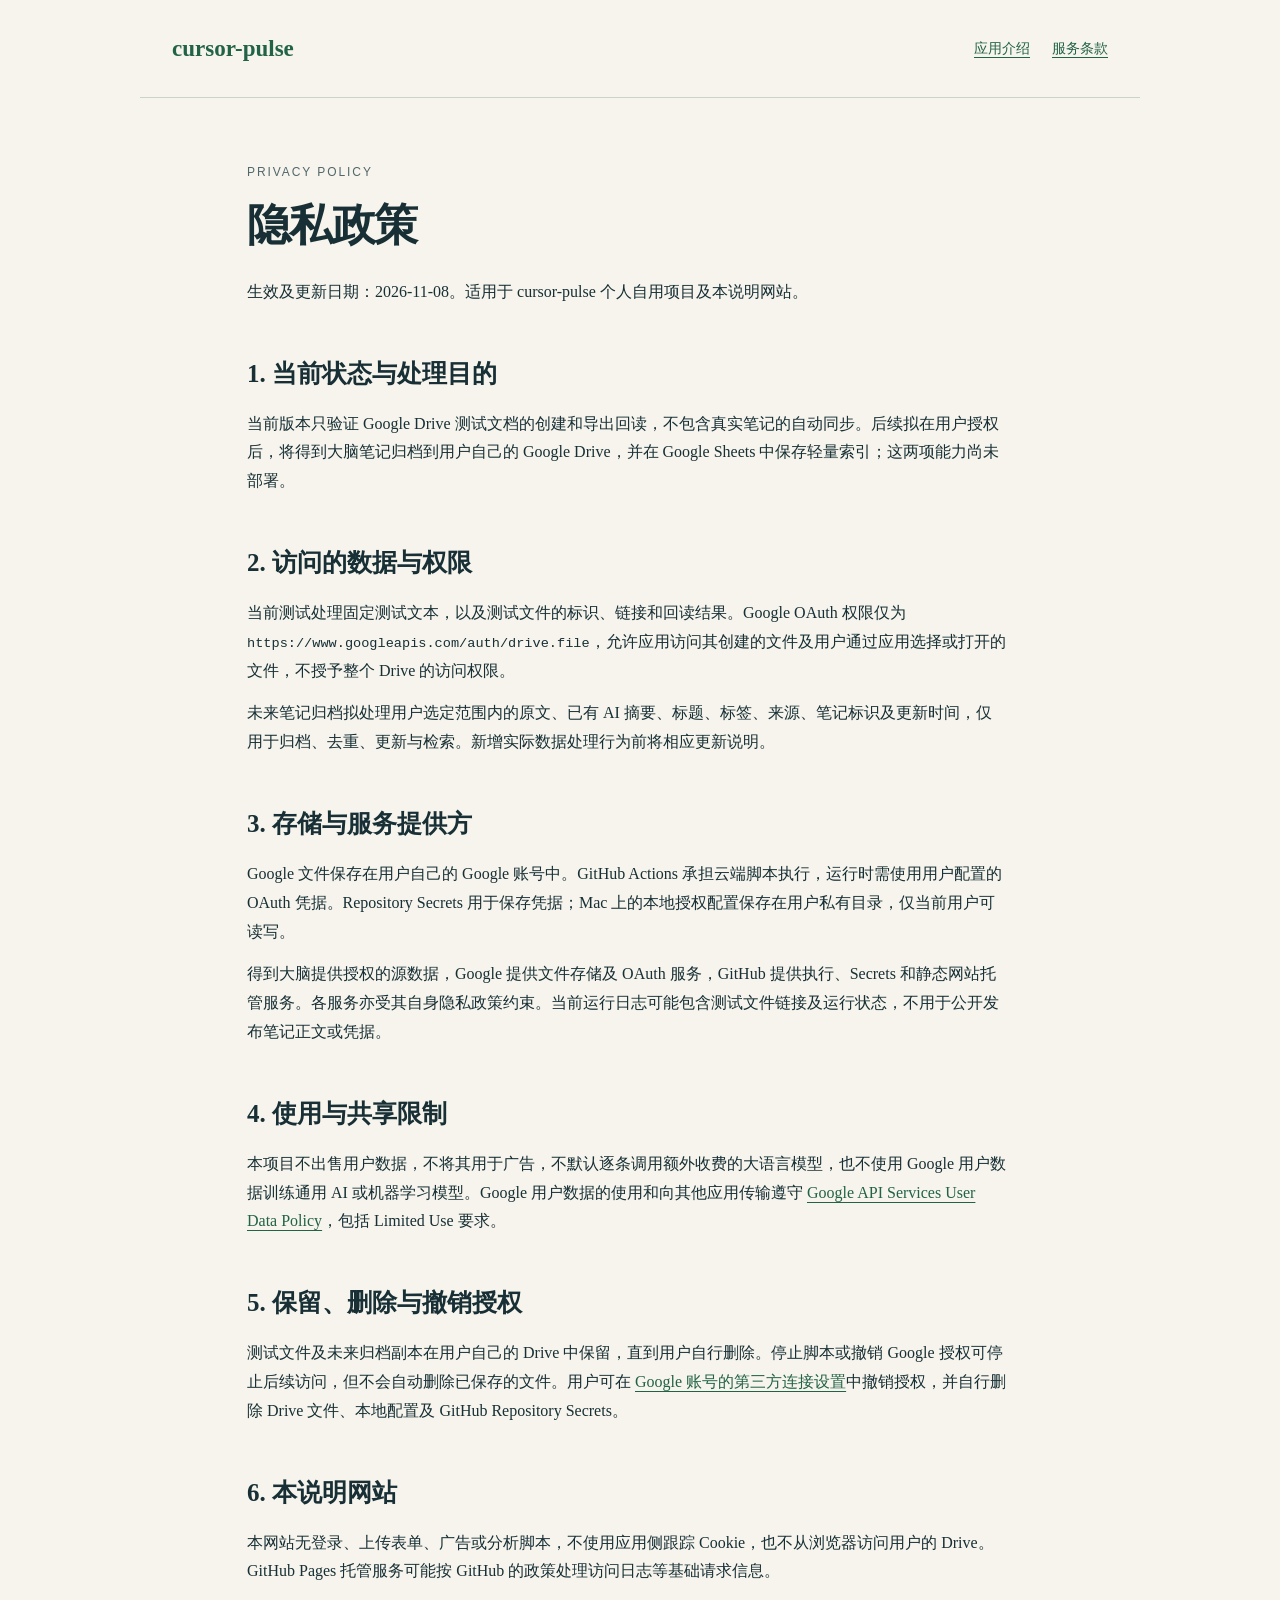
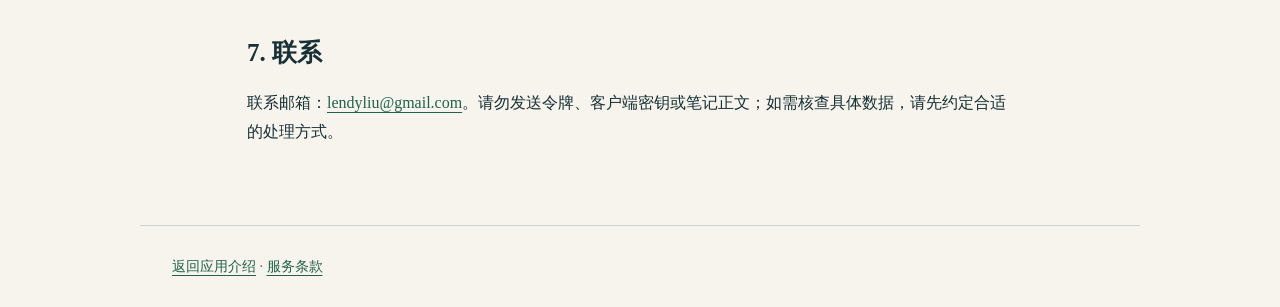
==== privacy.html @ 765155d9 "Publish personal-use application information and privacy pages" ====
<!doctype html>
<html lang="zh-CN"><head><meta charset="utf-8"><meta name="viewport" content="width=device-width,initial-scale=1"><title>隐私政策 · cursor-pulse</title><link rel="stylesheet" href="style.css"></head><body>
<header><a href="./">cursor-pulse</a><nav aria-label="主导航"><a href="./">应用介绍</a><a href="terms.html">服务条款</a></nav></header>
<main class="prose"><div class="eyebrow">Privacy policy</div><h1>隐私政策</h1><p>生效及更新日期：2026-11-08。适用于 cursor-pulse 个人自用项目及本说明网站。</p>
<h2>1. 当前状态与处理目的</h2><p>当前版本只验证 Google Drive 测试文档的创建和导出回读，不包含真实笔记的自动同步。后续拟在用户授权后，将得到大脑笔记归档到用户自己的 Google Drive，并在 Google Sheets 中保存轻量索引；这两项能力尚未部署。</p>
<h2>2. 访问的数据与权限</h2><p>当前测试处理固定测试文本，以及测试文件的标识、链接和回读结果。Google OAuth 权限仅为 <code>https://www.googleapis.com/auth/drive.file</code>，允许应用访问其创建的文件及用户通过应用选择或打开的文件，不授予整个 Drive 的访问权限。</p><p>未来笔记归档拟处理用户选定范围内的原文、已有 AI 摘要、标题、标签、来源、笔记标识及更新时间，仅用于归档、去重、更新与检索。新增实际数据处理行为前将相应更新说明。</p>
<h2>3. 存储与服务提供方</h2><p>Google 文件保存在用户自己的 Google 账号中。GitHub Actions 承担云端脚本执行，运行时需使用用户配置的 OAuth 凭据。Repository Secrets 用于保存凭据；Mac 上的本地授权配置保存在用户私有目录，仅当前用户可读写。</p><p>得到大脑提供授权的源数据，Google 提供文件存储及 OAuth 服务，GitHub 提供执行、Secrets 和静态网站托管服务。各服务亦受其自身隐私政策约束。当前运行日志可能包含测试文件链接及运行状态，不用于公开发布笔记正文或凭据。</p>
<h2>4. 使用与共享限制</h2><p>本项目不出售用户数据，不将其用于广告，不默认逐条调用额外收费的大语言模型，也不使用 Google 用户数据训练通用 AI 或机器学习模型。Google 用户数据的使用和向其他应用传输遵守 <a href="https://developers.google.com/terms/api-services-user-data-policy">Google API Services User Data Policy</a>，包括 Limited Use 要求。</p>
<h2>5. 保留、删除与撤销授权</h2><p>测试文件及未来归档副本在用户自己的 Drive 中保留，直到用户自行删除。停止脚本或撤销 Google 授权可停止后续访问，但不会自动删除已保存的文件。用户可在 <a href="https://myaccount.google.com/connections">Google 账号的第三方连接设置</a>中撤销授权，并自行删除 Drive 文件、本地配置及 GitHub Repository Secrets。</p>
<h2>6. 本说明网站</h2><p>本网站无登录、上传表单、广告或分析脚本，不使用应用侧跟踪 Cookie，也不从浏览器访问用户的 Drive。GitHub Pages 托管服务可能按 GitHub 的政策处理访问日志等基础请求信息。</p>
<h2>7. 联系</h2><p>联系邮箱：<a href="mailto:lendyliu@gmail.com">lendyliu@gmail.com</a>。请勿发送令牌、客户端密钥或笔记正文；如需核查具体数据，请先约定合适的处理方式。</p>
</main><footer><a href="./">返回应用介绍</a> · <a href="terms.html">服务条款</a></footer></body></html>
---- style.css ----
:root{color-scheme:light;--paper:#f6f4ec;--ink:#172f35;--muted:#52676b;--line:#cbd4cb;--green:#226247}*{box-sizing:border-box}body{margin:0;background:var(--paper);color:var(--ink);font-family:'Iowan Old Style','Palatino Linotype','Songti SC',serif;line-height:1.8}a{color:var(--green);text-underline-offset:4px}header,main,footer{max-width:1000px;margin:auto;padding:28px 32px}header{display:flex;justify-content:space-between;align-items:center;border-bottom:1px solid var(--line);gap:20px}header>a{font-size:23px;font-weight:bold;text-decoration:none}nav{display:flex;gap:22px;font-family:'Avenir Next','PingFang SC',sans-serif;font-size:14px}main{padding-top:64px;padding-bottom:64px}h1{font-size:clamp(36px,6vw,64px);line-height:1.18;letter-spacing:-.035em;max-width:800px;margin:16px 0 26px}h2{font-size:25px;margin:44px 0 12px}p,li{max-width:760px}p{margin:14px 0}small,.eyebrow,figcaption{font-family:'Avenir Next','PingFang SC',sans-serif;color:var(--muted)}.eyebrow{font-size:12px;letter-spacing:.16em;text-transform:uppercase}.lead{font-size:22px;max-width:780px}.status{border-top:1px solid var(--line);border-bottom:1px solid var(--line);padding:20px 0;margin:32px 0}.status strong{color:var(--green)}figure{margin:40px 0}svg{width:100%;height:auto;display:block}figcaption{font-size:14px;margin-top:14px}.prose h1{font-size:44px}.prose{max-width:850px}code{font-family:'SFMono-Regular',Consolas,monospace;font-size:.85em;overflow-wrap:anywhere}footer{border-top:1px solid var(--line);font-size:14px;color:var(--muted)}a:focus-visible{outline:3px solid var(--green);outline-offset:5px}@media(max-width:600px){header,main,footer{padding-left:22px;padding-right:22px}header{align-items:flex-start;flex-direction:column;gap:10px}nav{gap:16px;flex-wrap:wrap}main{padding-top:40px}.lead{font-size:19px}.prose h1{font-size:35px}}
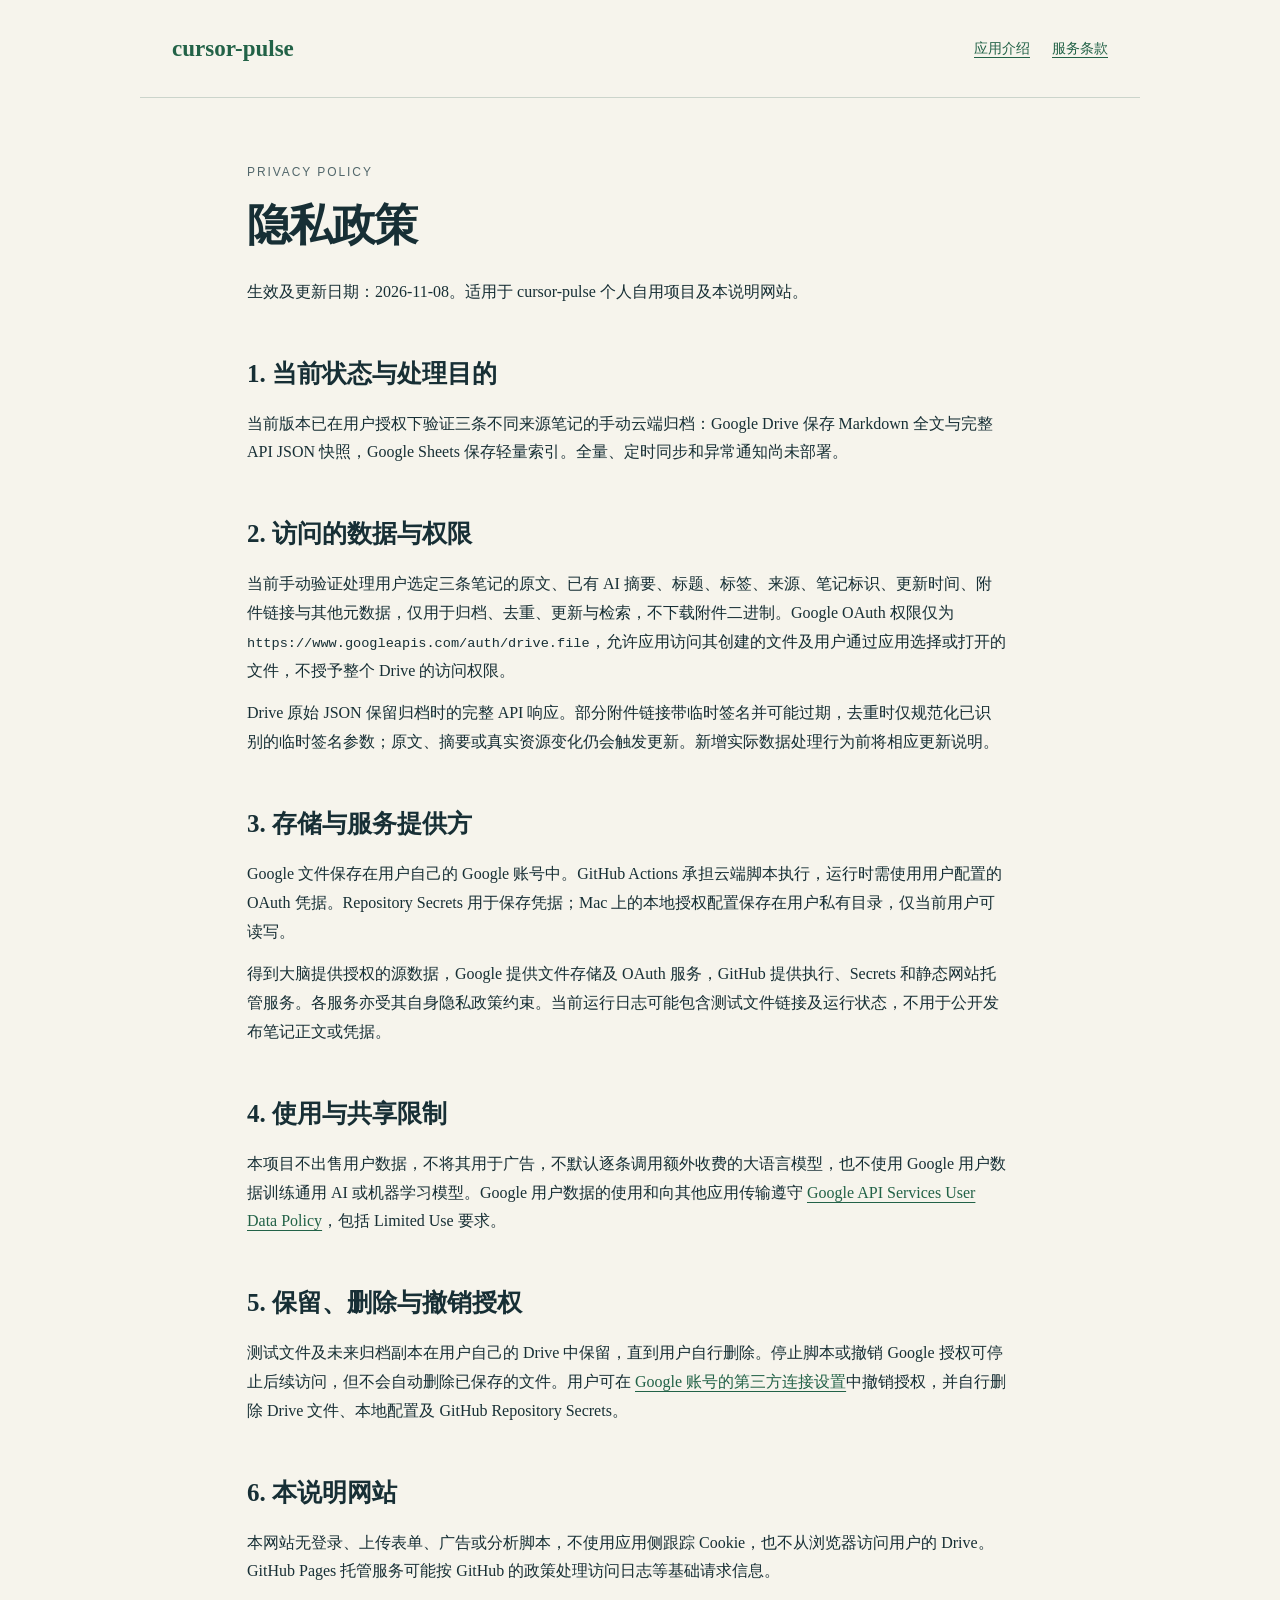
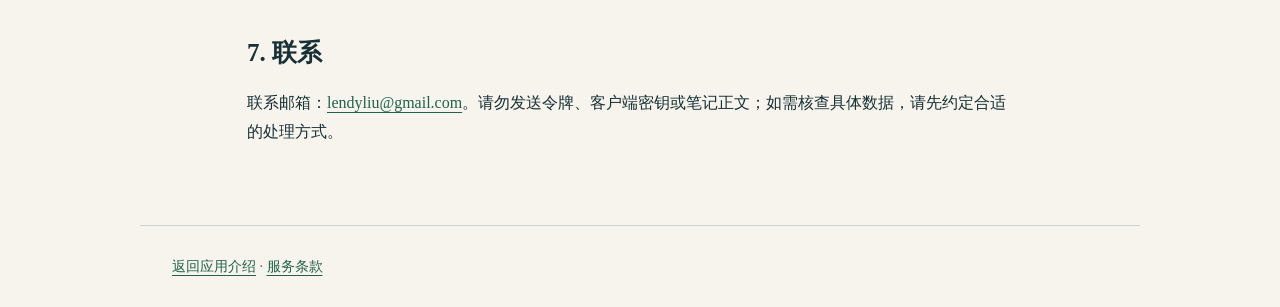
==== commit 6056c6e3: "Reflect verified three-note manual pilot and data handling" ====
--- a/privacy.html
+++ b/privacy.html
@@ -2,8 +2,8 @@
 <html lang="zh-CN"><head><meta charset="utf-8"><meta name="viewport" content="width=device-width,initial-scale=1"><title>隐私政策 · cursor-pulse</title><link rel="stylesheet" href="style.css"></head><body>
 <header><a href="./">cursor-pulse</a><nav aria-label="主导航"><a href="./">应用介绍</a><a href="terms.html">服务条款</a></nav></header>
 <main class="prose"><div class="eyebrow">Privacy policy</div><h1>隐私政策</h1><p>生效及更新日期：2026-11-08。适用于 cursor-pulse 个人自用项目及本说明网站。</p>
-<h2>1. 当前状态与处理目的</h2><p>当前版本只验证 Google Drive 测试文档的创建和导出回读，不包含真实笔记的自动同步。后续拟在用户授权后，将得到大脑笔记归档到用户自己的 Google Drive，并在 Google Sheets 中保存轻量索引；这两项能力尚未部署。</p>
-<h2>2. 访问的数据与权限</h2><p>当前测试处理固定测试文本，以及测试文件的标识、链接和回读结果。Google OAuth 权限仅为 <code>https://www.googleapis.com/auth/drive.file</code>，允许应用访问其创建的文件及用户通过应用选择或打开的文件，不授予整个 Drive 的访问权限。</p><p>未来笔记归档拟处理用户选定范围内的原文、已有 AI 摘要、标题、标签、来源、笔记标识及更新时间，仅用于归档、去重、更新与检索。新增实际数据处理行为前将相应更新说明。</p>
+<h2>1. 当前状态与处理目的</h2><p>当前版本已在用户授权下验证三条不同来源笔记的手动云端归档：Google Drive 保存 Markdown 全文与完整 API JSON 快照，Google Sheets 保存轻量索引。全量、定时同步和异常通知尚未部署。</p>
+<h2>2. 访问的数据与权限</h2><p>当前手动验证处理用户选定三条笔记的原文、已有 AI 摘要、标题、标签、来源、笔记标识、更新时间、附件链接与其他元数据，仅用于归档、去重、更新与检索，不下载附件二进制。Google OAuth 权限仅为 <code>https://www.googleapis.com/auth/drive.file</code>，允许应用访问其创建的文件及用户通过应用选择或打开的文件，不授予整个 Drive 的访问权限。</p><p>Drive 原始 JSON 保留归档时的完整 API 响应。部分附件链接带临时签名并可能过期，去重时仅规范化已识别的临时签名参数；原文、摘要或真实资源变化仍会触发更新。新增实际数据处理行为前将相应更新说明。</p>
 <h2>3. 存储与服务提供方</h2><p>Google 文件保存在用户自己的 Google 账号中。GitHub Actions 承担云端脚本执行，运行时需使用用户配置的 OAuth 凭据。Repository Secrets 用于保存凭据；Mac 上的本地授权配置保存在用户私有目录，仅当前用户可读写。</p><p>得到大脑提供授权的源数据，Google 提供文件存储及 OAuth 服务，GitHub 提供执行、Secrets 和静态网站托管服务。各服务亦受其自身隐私政策约束。当前运行日志可能包含测试文件链接及运行状态，不用于公开发布笔记正文或凭据。</p>
 <h2>4. 使用与共享限制</h2><p>本项目不出售用户数据，不将其用于广告，不默认逐条调用额外收费的大语言模型，也不使用 Google 用户数据训练通用 AI 或机器学习模型。Google 用户数据的使用和向其他应用传输遵守 <a href="https://developers.google.com/terms/api-services-user-data-policy">Google API Services User Data Policy</a>，包括 Limited Use 要求。</p>
 <h2>5. 保留、删除与撤销授权</h2><p>测试文件及未来归档副本在用户自己的 Drive 中保留，直到用户自行删除。停止脚本或撤销 Google 授权可停止后续访问，但不会自动删除已保存的文件。用户可在 <a href="https://myaccount.google.com/connections">Google 账号的第三方连接设置</a>中撤销授权，并自行删除 Drive 文件、本地配置及 GitHub Repository Secrets。</p>
